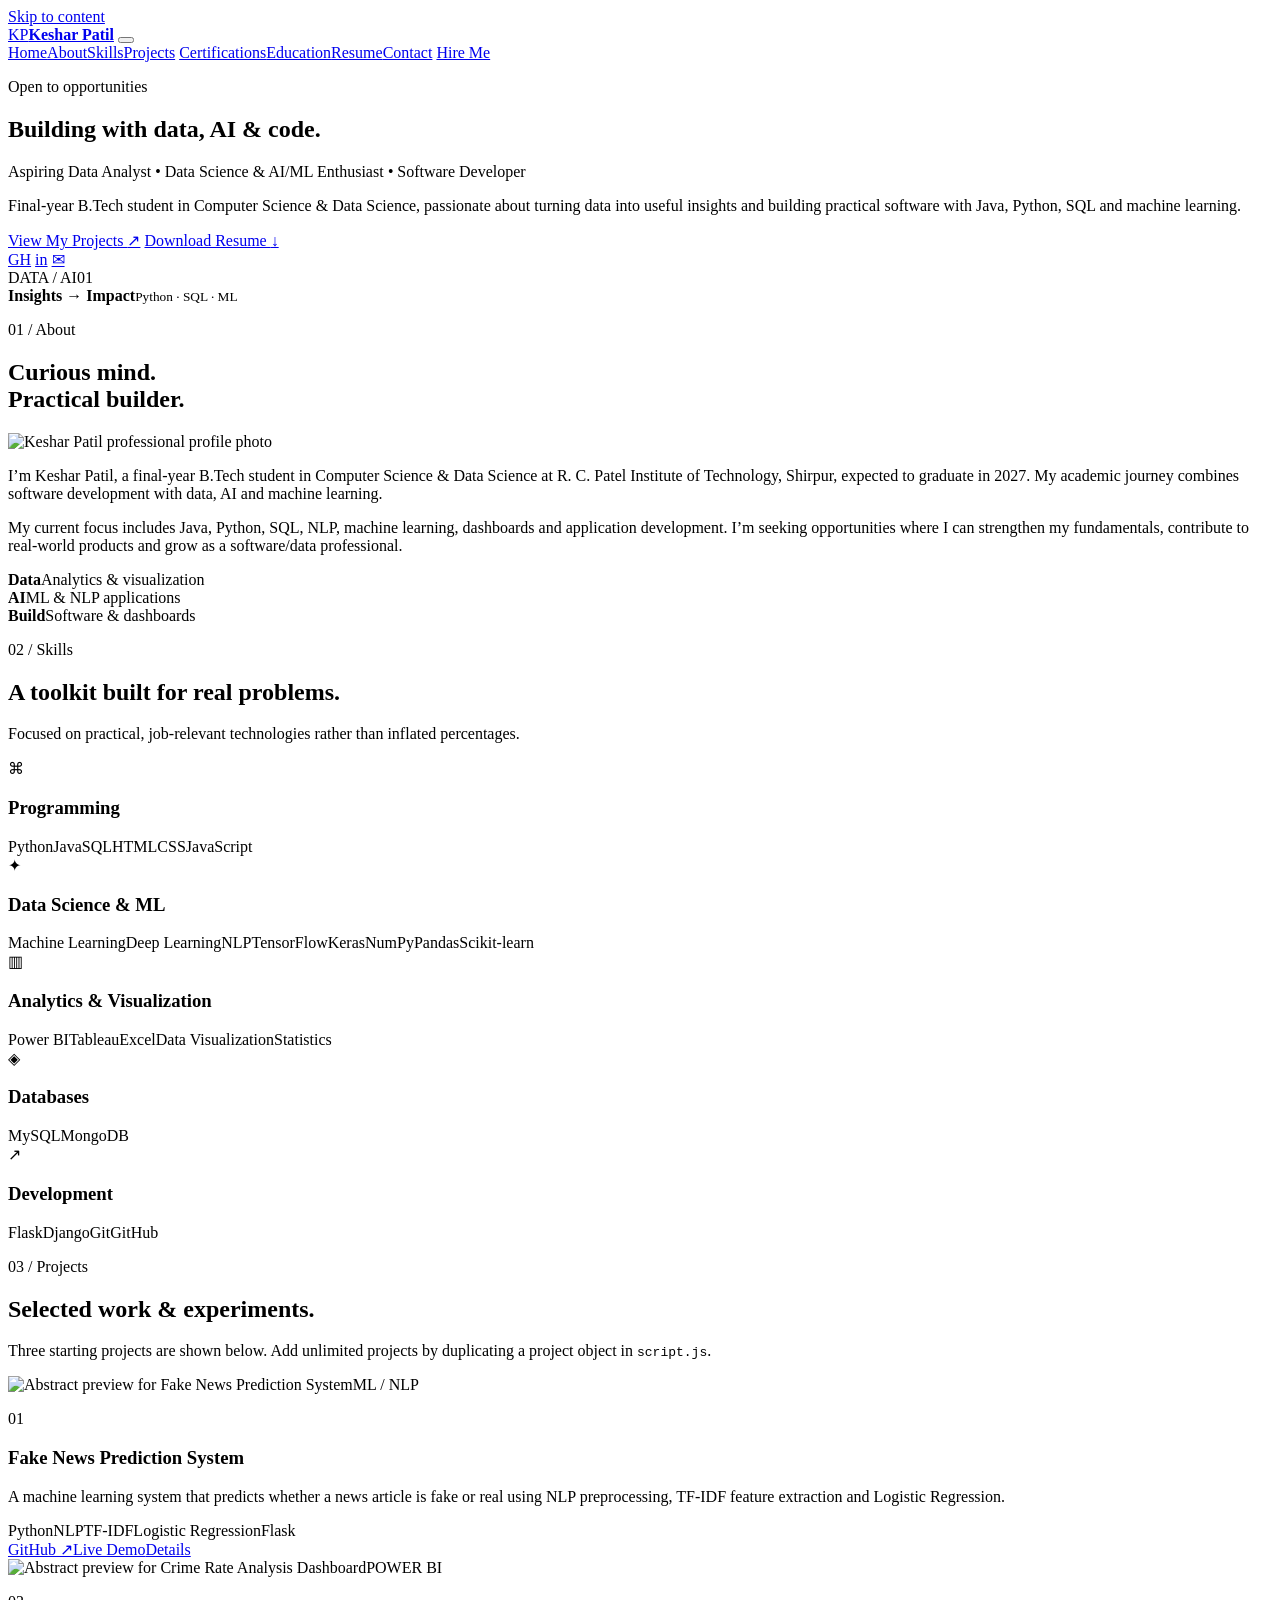
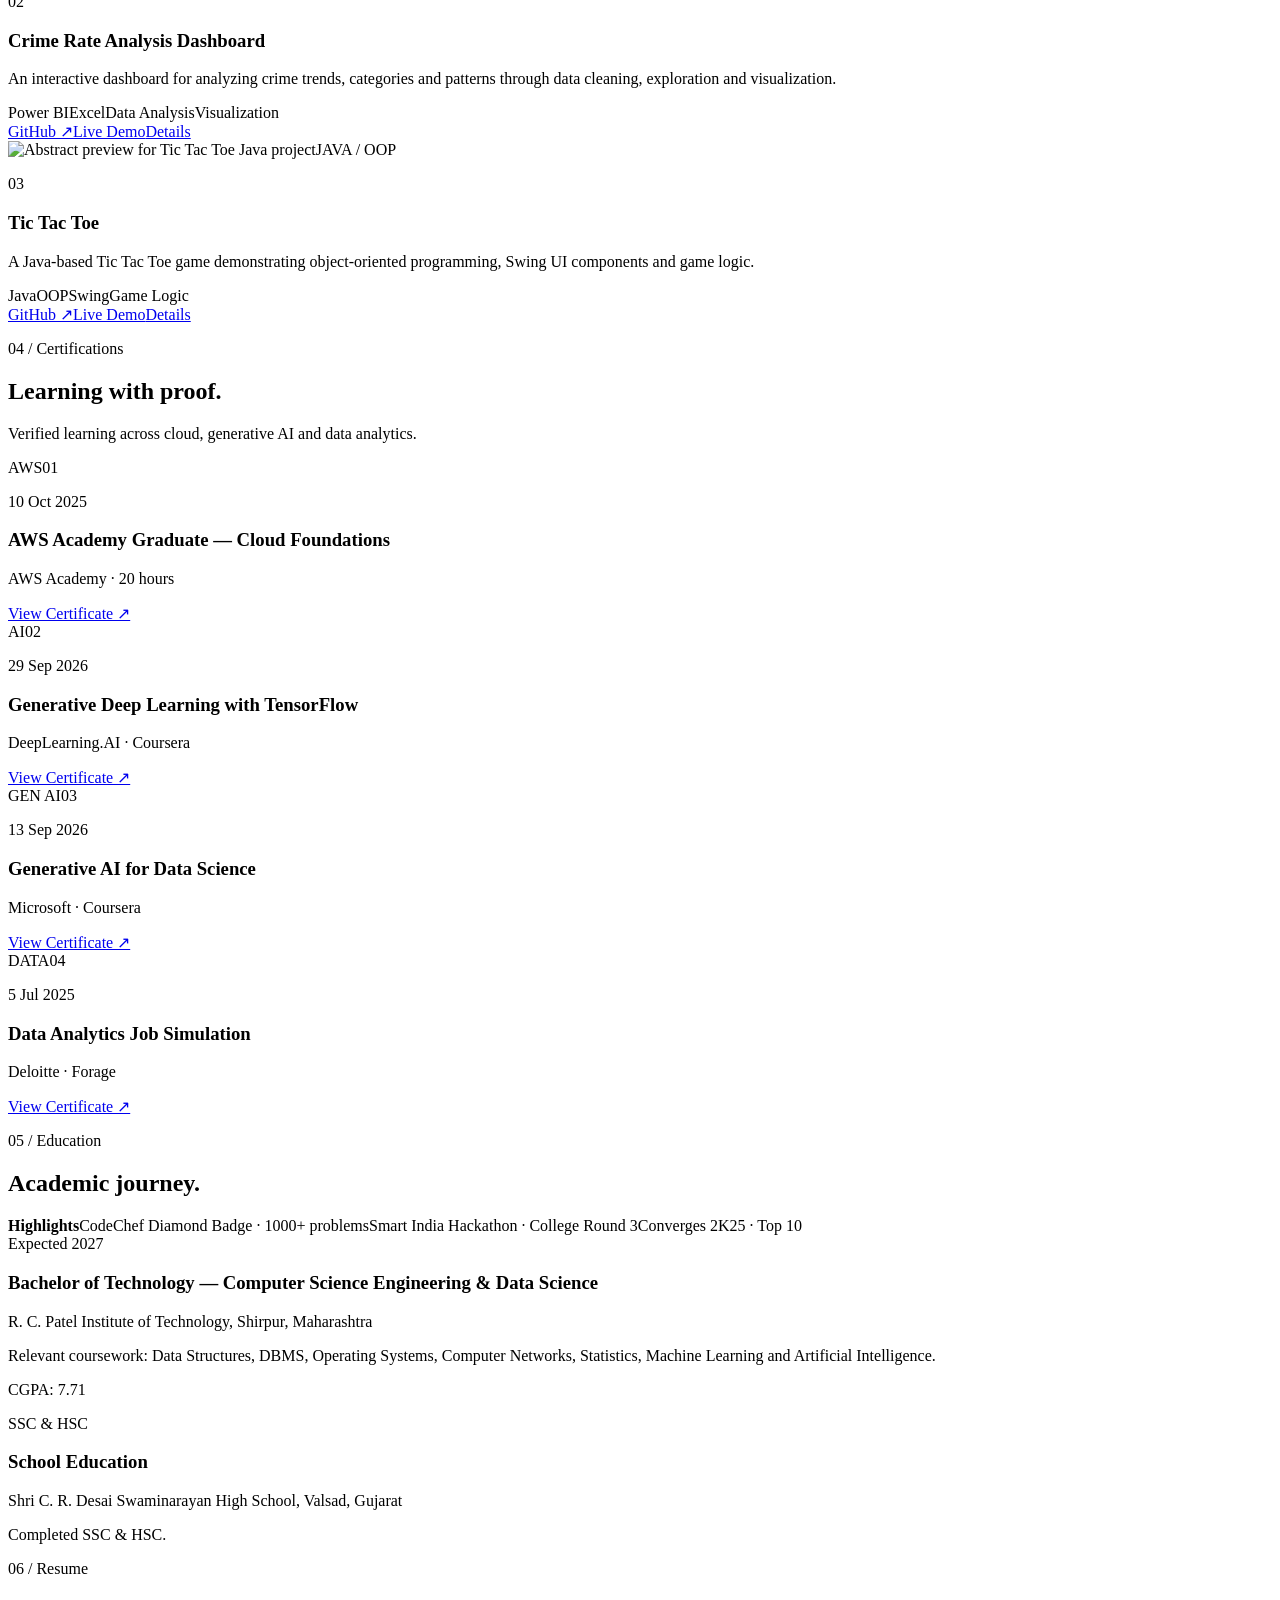
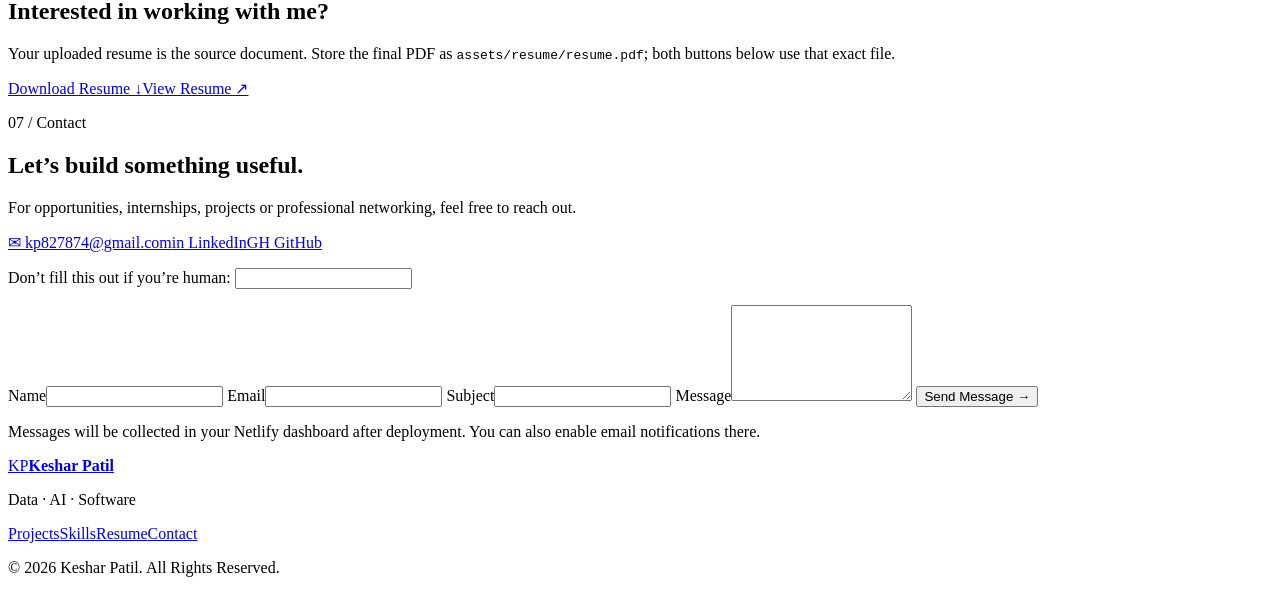
==== index.html @ 4a706d41 "Add files via upload" ====
<!doctype html>
<html lang="en">
<head>
  <meta charset="UTF-8">
  <meta name="viewport" content="width=device-width, initial-scale=1.0">
  <meta name="description" content="Keshar Patil — aspiring Data Analyst, Data Scientist, AI/ML Engineer and Software Developer. Explore projects, skills, certifications, education and resume.">
  <meta name="keywords" content="Keshar Patil, Data Analyst, Data Science, AI ML, Machine Learning, Python, SQL, Power BI, Software Developer">
  <meta name="author" content="Keshar Patil">
  <meta property="og:title" content="Keshar Patil | Data & AI Portfolio">
  <meta property="og:description" content="Professional portfolio showcasing data analytics, AI/ML and software development projects.">
  <meta property="og:type" content="website">
  <meta name="theme-color" content="#0b1020">
  <title>Keshar Patil | Data & AI Portfolio</title>
  <link rel="icon" href="assets/favicon.svg" type="image/svg+xml">
  <link rel="stylesheet" href="style.css">
</head>
<body>
  <a class="skip-link" href="#main">Skip to content</a>
  <header class="site-header">
    <nav class="nav container" aria-label="Primary navigation">
      <a class="brand" href="#home" aria-label="Keshar Patil home"><span>KP</span><strong>Keshar Patil</strong></a>
      <button class="menu-toggle" type="button" aria-expanded="false" aria-controls="nav-links" aria-label="Open navigation">
        <span></span><span></span><span></span>
      </button>
      <div class="nav-links" id="nav-links">
        <a href="#home">Home</a><a href="#about">About</a><a href="#skills">Skills</a><a href="#projects">Projects</a>
        <a href="#certifications">Certifications</a><a href="#education">Education</a><a href="#resume">Resume</a><a href="#contact">Contact</a>
        <a class="nav-cta" href="#contact">Hire Me</a>
      </div>
    </nav>
  </header>

  <main id="main">
    <section class="hero section" id="home">
      <div class="hero-grid container">
        <div class="hero-copy reveal">
          <p class="eyebrow"><span class="status-dot"></span> Open to opportunities</p>
          <h1>Building with <span>data, AI & code.</span></h1>
          <p class="hero-role">Aspiring Data Analyst <i>•</i> Data Science & AI/ML Enthusiast <i>•</i> Software Developer</p>
          <p class="hero-text">Final-year B.Tech student in Computer Science & Data Science, passionate about turning data into useful insights and building practical software with Java, Python, SQL and machine learning.</p>
          <div class="hero-actions">
            <a class="btn btn-primary" href="#projects">View My Projects <span>↗</span></a>
            <a class="btn btn-secondary" href="assets/resume/resume.pdf" download>Download Resume <span>↓</span></a>
          </div>
          <div class="social-row" aria-label="Social links">
            <a href="https://github.com/" target="_blank" rel="noopener" aria-label="GitHub">GH</a>
            <a href="https://www.linkedin.com/" target="_blank" rel="noopener" aria-label="LinkedIn">in</a>
            <a href="mailto:kp827874@gmail.com" aria-label="Email">✉</a>
          </div>
        </div>
        <div class="hero-visual reveal" aria-label="Decorative data visualization">
          <div class="orbital orbital-a"></div><div class="orbital orbital-b"></div>
          <div class="data-card">
            <div class="data-top"><span>DATA / AI</span><span>01</span></div>
            <div class="chart">
              <span style="height:34%"></span><span style="height:52%"></span><span style="height:45%"></span><span style="height:72%"></span><span style="height:61%"></span><span style="height:88%"></span><span style="height:76%"></span>
            </div>
            <div class="data-bottom"><strong>Insights → Impact</strong><small>Python · SQL · ML</small></div>
          </div>
        </div>
      </div>
    </section>

    <section class="section section-muted" id="about">
      <div class="container two-col">
        <div class="section-heading reveal"><p class="eyebrow">01 / About</p><h2>Curious mind.<br><span>Practical builder.</span></h2></div>
        <div class="about-copy reveal">
          <div class="profile-photo"><img src="assets/images/profile.jpg" alt="Keshar Patil professional profile photo" loading="lazy"></div>
          <p>I’m Keshar Patil, a final-year B.Tech student in Computer Science & Data Science at R. C. Patel Institute of Technology, Shirpur, expected to graduate in 2027. My academic journey combines software development with data, AI and machine learning.</p>
          <p>My current focus includes Java, Python, SQL, NLP, machine learning, dashboards and application development. I’m seeking opportunities where I can strengthen my fundamentals, contribute to real-world products and grow as a software/data professional.</p>
          <div class="mini-stats"><div><strong>Data</strong><span>Analytics & visualization</span></div><div><strong>AI</strong><span>ML & NLP applications</span></div><div><strong>Build</strong><span>Software & dashboards</span></div></div>
        </div>
      </div>
    </section>

    <section class="section" id="skills">
      <div class="container">
        <div class="section-heading center reveal"><p class="eyebrow">02 / Skills</p><h2>A toolkit built for <span>real problems.</span></h2><p>Focused on practical, job-relevant technologies rather than inflated percentages.</p></div>
        <div class="skills-grid">
          <article class="skill-card reveal"><span class="skill-icon">⌘</span><h3>Programming</h3><div class="badges"><span>Python</span><span>Java</span><span>SQL</span><span>HTML</span><span>CSS</span><span>JavaScript</span></div></article>
          <article class="skill-card reveal"><span class="skill-icon">✦</span><h3>Data Science & ML</h3><div class="badges"><span>Machine Learning</span><span>Deep Learning</span><span>NLP</span><span>TensorFlow</span><span>Keras</span><span>NumPy</span><span>Pandas</span><span>Scikit-learn</span></div></article>
          <article class="skill-card reveal"><span class="skill-icon">▥</span><h3>Analytics & Visualization</h3><div class="badges"><span>Power BI</span><span>Tableau</span><span>Excel</span><span>Data Visualization</span><span>Statistics</span></div></article>
          <article class="skill-card reveal"><span class="skill-icon">◈</span><h3>Databases</h3><div class="badges"><span>MySQL</span><span>MongoDB</span></div></article>
          <article class="skill-card reveal"><span class="skill-icon">↗</span><h3>Development</h3><div class="badges"><span>Flask</span><span>Django</span><span>Git</span><span>GitHub</span></div></article>
        </div>
      </div>
    </section>

    <section class="section section-dark" id="projects">
      <div class="container">
        <div class="section-heading split reveal"><div><p class="eyebrow">03 / Projects</p><h2>Selected work & <span>experiments.</span></h2></div><p>Three starting projects are shown below. Add unlimited projects by duplicating a project object in <code>script.js</code>.</p></div>
        <div class="projects-grid">
          <article class="project-card reveal">
            <div class="project-thumb thumb-fake"><img src="assets/images/project-fake-news.svg" alt="Abstract preview for Fake News Prediction System" loading="lazy"><span>ML / NLP</span></div>
            <div class="project-body"><p class="project-number">01</p><h3>Fake News Prediction System</h3><p>A machine learning system that predicts whether a news article is fake or real using NLP preprocessing, TF-IDF feature extraction and Logistic Regression.</p><div class="tech-list"><span>Python</span><span>NLP</span><span>TF-IDF</span><span>Logistic Regression</span><span>Flask</span></div><div class="card-actions"><a href="https://github.com/" target="_blank" rel="noopener">GitHub ↗</a><a href="#" class="disabled-link" aria-disabled="true">Live Demo</a><a href="#contact">Details</a></div></div>
          </article>
          <article class="project-card reveal">
            <div class="project-thumb thumb-power"><img src="assets/images/project-crime-dashboard.svg" alt="Abstract preview for Crime Rate Analysis Dashboard" loading="lazy"><span>POWER BI</span></div>
            <div class="project-body"><p class="project-number">02</p><h3>Crime Rate Analysis Dashboard</h3><p>An interactive dashboard for analyzing crime trends, categories and patterns through data cleaning, exploration and visualization.</p><div class="tech-list"><span>Power BI</span><span>Excel</span><span>Data Analysis</span><span>Visualization</span></div><div class="card-actions"><a href="https://github.com/" target="_blank" rel="noopener">GitHub ↗</a><a href="#" class="disabled-link" aria-disabled="true">Live Demo</a><a href="#contact">Details</a></div></div>
          </article>
          <article class="project-card reveal">
            <div class="project-thumb thumb-java"><img src="assets/images/project-tictactoe.svg" alt="Abstract preview for Tic Tac Toe Java project" loading="lazy"><span>JAVA / OOP</span></div>
            <div class="project-body"><p class="project-number">03</p><h3>Tic Tac Toe</h3><p>A Java-based Tic Tac Toe game demonstrating object-oriented programming, Swing UI components and game logic.</p><div class="tech-list"><span>Java</span><span>OOP</span><span>Swing</span><span>Game Logic</span></div><div class="card-actions"><a href="https://github.com/" target="_blank" rel="noopener">GitHub ↗</a><a href="#" class="disabled-link" aria-disabled="true">Live Demo</a><a href="#contact">Details</a></div></div>
          </article>
        </div>
      </div>
    </section>

    <section class="section" id="certifications">
      <div class="container">
        <div class="section-heading center reveal"><p class="eyebrow">04 / Certifications</p><h2>Learning with <span>proof.</span></h2><p>Verified learning across cloud, generative AI and data analytics.</p></div>
        <div class="cert-grid">
          <article class="cert-card reveal"><div class="cert-preview">AWS<span>01</span></div><div><p class="cert-year">10 Oct 2025</p><h3>AWS Academy Graduate — Cloud Foundations</h3><p>AWS Academy · 20 hours</p><a href="assets/certificates/aws-cloud-foundations.pdf" target="_blank" rel="noopener">View Certificate ↗</a></div></article>
          <article class="cert-card reveal"><div class="cert-preview">AI<span>02</span></div><div><p class="cert-year">29 Sep 2026</p><h3>Generative Deep Learning with TensorFlow</h3><p>DeepLearning.AI · Coursera</p><a href="assets/certificates/generative-deep-learning-tensorflow.pdf" target="_blank" rel="noopener">View Certificate ↗</a></div></article>
          <article class="cert-card reveal"><div class="cert-preview">GEN AI<span>03</span></div><div><p class="cert-year">13 Sep 2026</p><h3>Generative AI for Data Science</h3><p>Microsoft · Coursera</p><a href="assets/certificates/generative-ai-data-science.pdf" target="_blank" rel="noopener">View Certificate ↗</a></div></article>
          <article class="cert-card reveal"><div class="cert-preview">DATA<span>04</span></div><div><p class="cert-year">5 Jul 2025</p><h3>Data Analytics Job Simulation</h3><p>Deloitte · Forage</p><a href="assets/certificates/deloitte-data-analytics.pdf" target="_blank" rel="noopener">View Certificate ↗</a></div></article>
        </div>
      </div>
    </section>

    <section class="section section-muted" id="education">
      <div class="container">
        <div class="section-heading reveal"><p class="eyebrow">05 / Education</p><h2>Academic <span>journey.</span></h2></div>
        <div class="achievement-strip reveal"><strong>Highlights</strong><span>CodeChef Diamond Badge · 1000+ problems</span><span>Smart India Hackathon · College Round 3</span><span>Converges 2K25 · Top 10</span></div>
        <div class="timeline">
          <article class="timeline-item reveal"><div class="timeline-dot"></div><div class="timeline-meta">Expected 2027</div><div><h3>Bachelor of Technology — Computer Science Engineering & Data Science</h3><p class="muted">R. C. Patel Institute of Technology, Shirpur, Maharashtra</p><p>Relevant coursework: Data Structures, DBMS, Operating Systems, Computer Networks, Statistics, Machine Learning and Artificial Intelligence.</p><p class="tagline">CGPA: 7.71</p></div></article>
          <article class="timeline-item reveal"><div class="timeline-dot"></div><div class="timeline-meta">SSC & HSC</div><div><h3>School Education</h3><p class="muted">Shri C. R. Desai Swaminarayan High School, Valsad, Gujarat</p><p>Completed SSC & HSC.</p></div></article>
        </div>
      </div>
    </section>

    <section class="section resume-section" id="resume">
      <div class="container resume-card reveal">
        <div><p class="eyebrow">06 / Resume</p><h2>Interested in <span>working with me?</span></h2><p>Your uploaded resume is the source document. Store the final PDF as <code>assets/resume/resume.pdf</code>; both buttons below use that exact file.</p></div>
        <div class="resume-actions"><a class="btn btn-primary" href="assets/resume/resume.pdf" download>Download Resume ↓</a><a class="btn btn-light" href="assets/resume/resume.pdf" target="_blank" rel="noopener">View Resume ↗</a></div>
      </div>
    </section>

    <section class="section" id="contact">
      <div class="container contact-grid">
        <div class="section-heading reveal"><p class="eyebrow">07 / Contact</p><h2>Let’s build something <span>useful.</span></h2><p>For opportunities, internships, projects or professional networking, feel free to reach out.</p><div class="contact-links"><a href="mailto:kp827874@gmail.com">✉ <span>kp827874@gmail.com</span></a><a href="https://www.linkedin.com/" target="_blank" rel="noopener">in <span>LinkedIn</span></a><a href="https://github.com/" target="_blank" rel="noopener">GH <span>GitHub</span></a></div></div>
        <form class="contact-form reveal" id="contact-form" name="contact" method="POST" data-netlify="true" netlify-honeypot="bot-field" action="/success.html">
          <input type="hidden" name="form-name" value="contact">
          <p class="honeypot" aria-hidden="true"><label>Don’t fill this out if you’re human: <input name="bot-field" type="text" tabindex="-1" autocomplete="off"></label></p>
          <label>Name<input name="name" type="text" autocomplete="name" required></label>
          <label>Email<input name="email" type="email" autocomplete="email" required></label>
          <label>Subject<input name="subject" type="text" required></label>
          <label>Message<textarea name="message" rows="6" required></textarea></label>
          <button class="btn btn-primary" type="submit">Send Message <span>→</span></button>
          <p class="form-note" id="form-note" role="status">Messages will be collected in your Netlify dashboard after deployment. You can also enable email notifications there.</p>
        </form>
      </div>
    </section>
  </main>

  <footer class="footer"><div class="container footer-inner"><div><a class="brand" href="#home"><span>KP</span><strong>Keshar Patil</strong></a><p>Data · AI · Software</p></div><div class="footer-links"><a href="#projects">Projects</a><a href="#skills">Skills</a><a href="#resume">Resume</a><a href="#contact">Contact</a></div><div><p>© 2026 Keshar Patil. All Rights Reserved.</p></div></div></footer>
  <script src="script.js" defer></script>
</body>
</html>
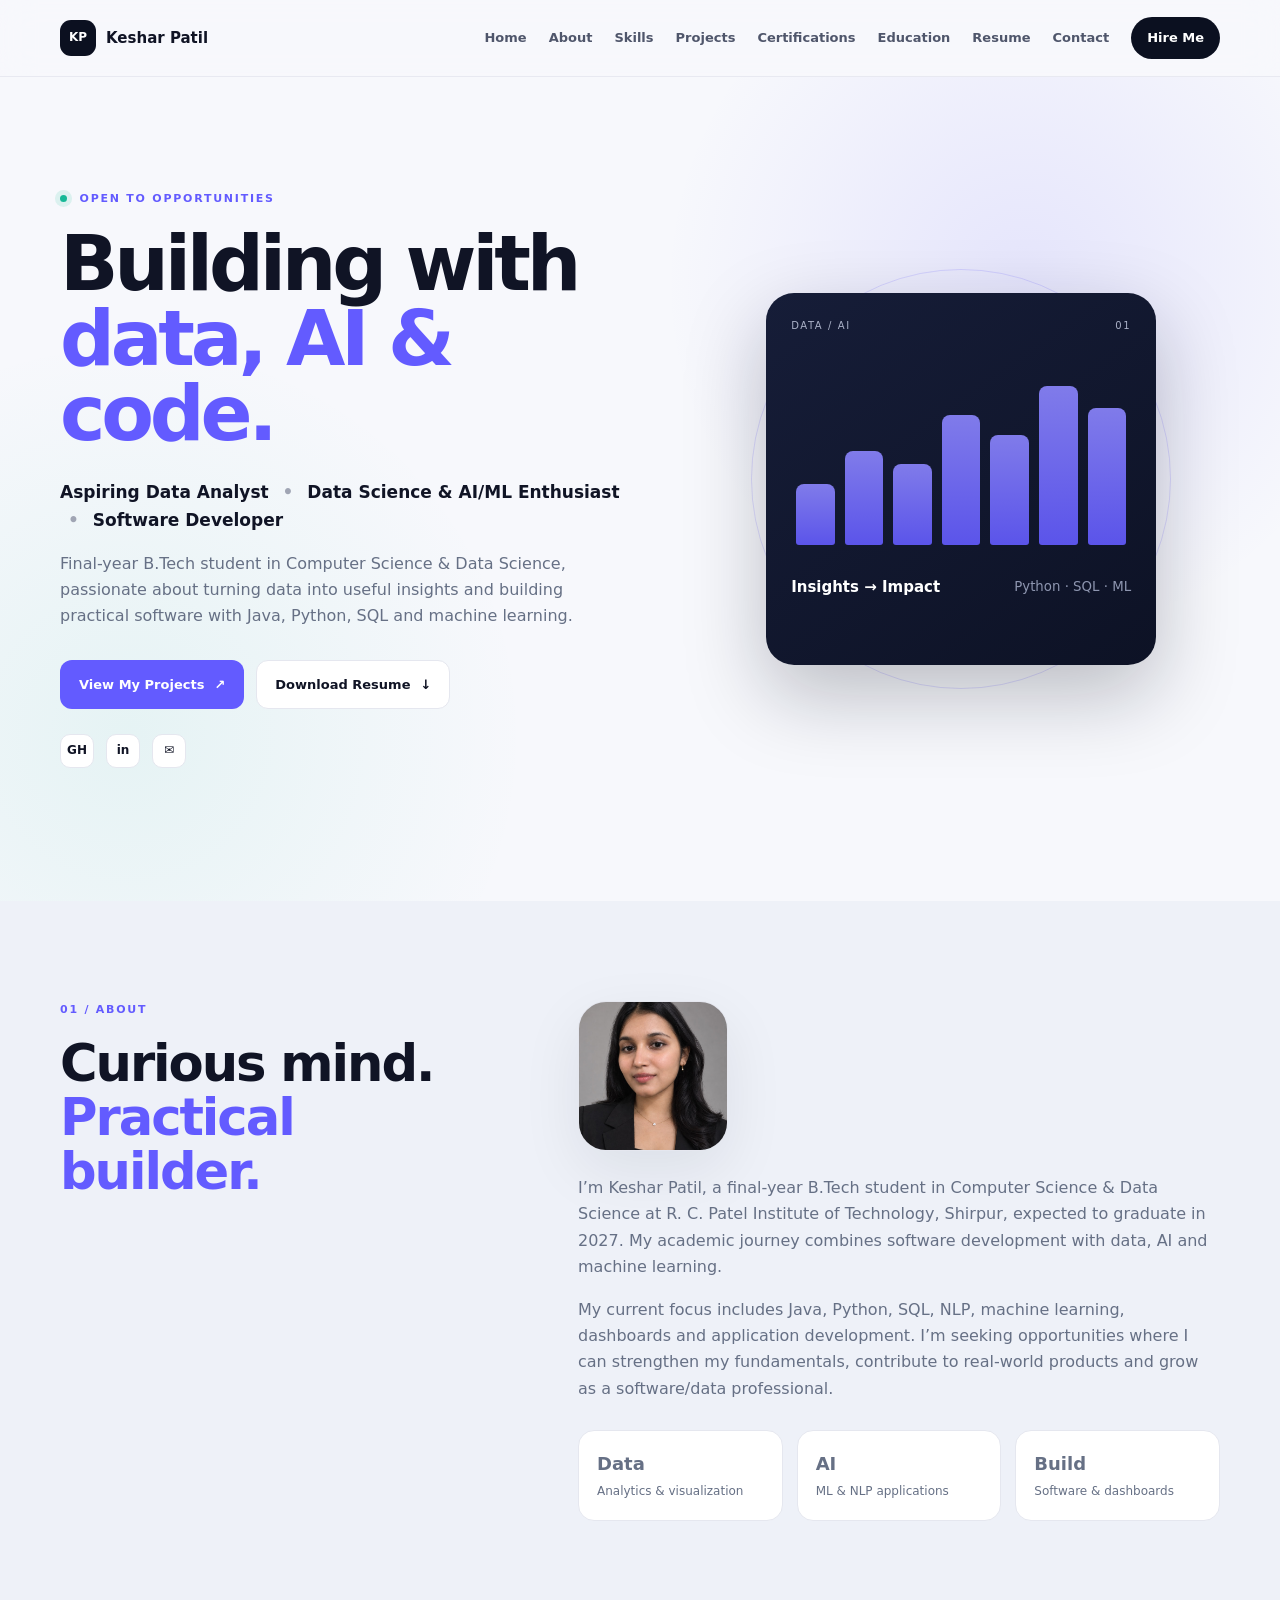
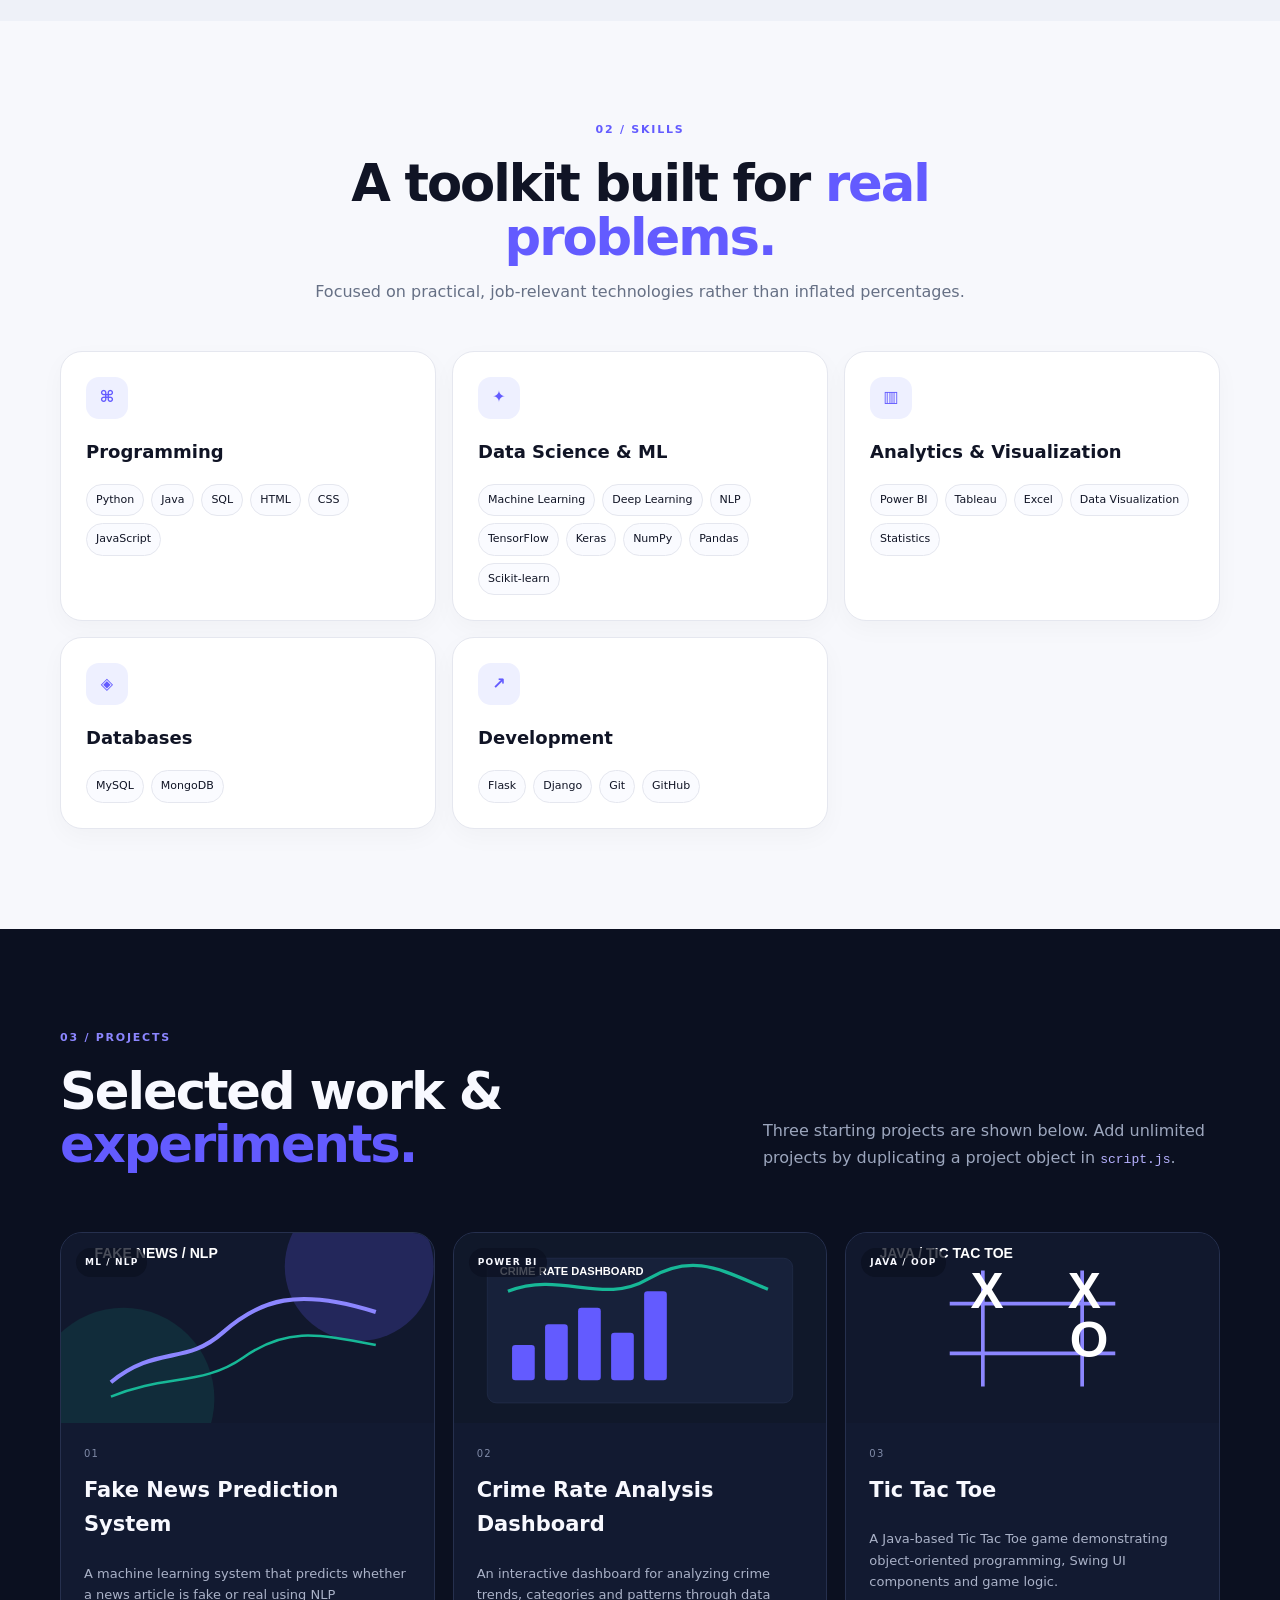
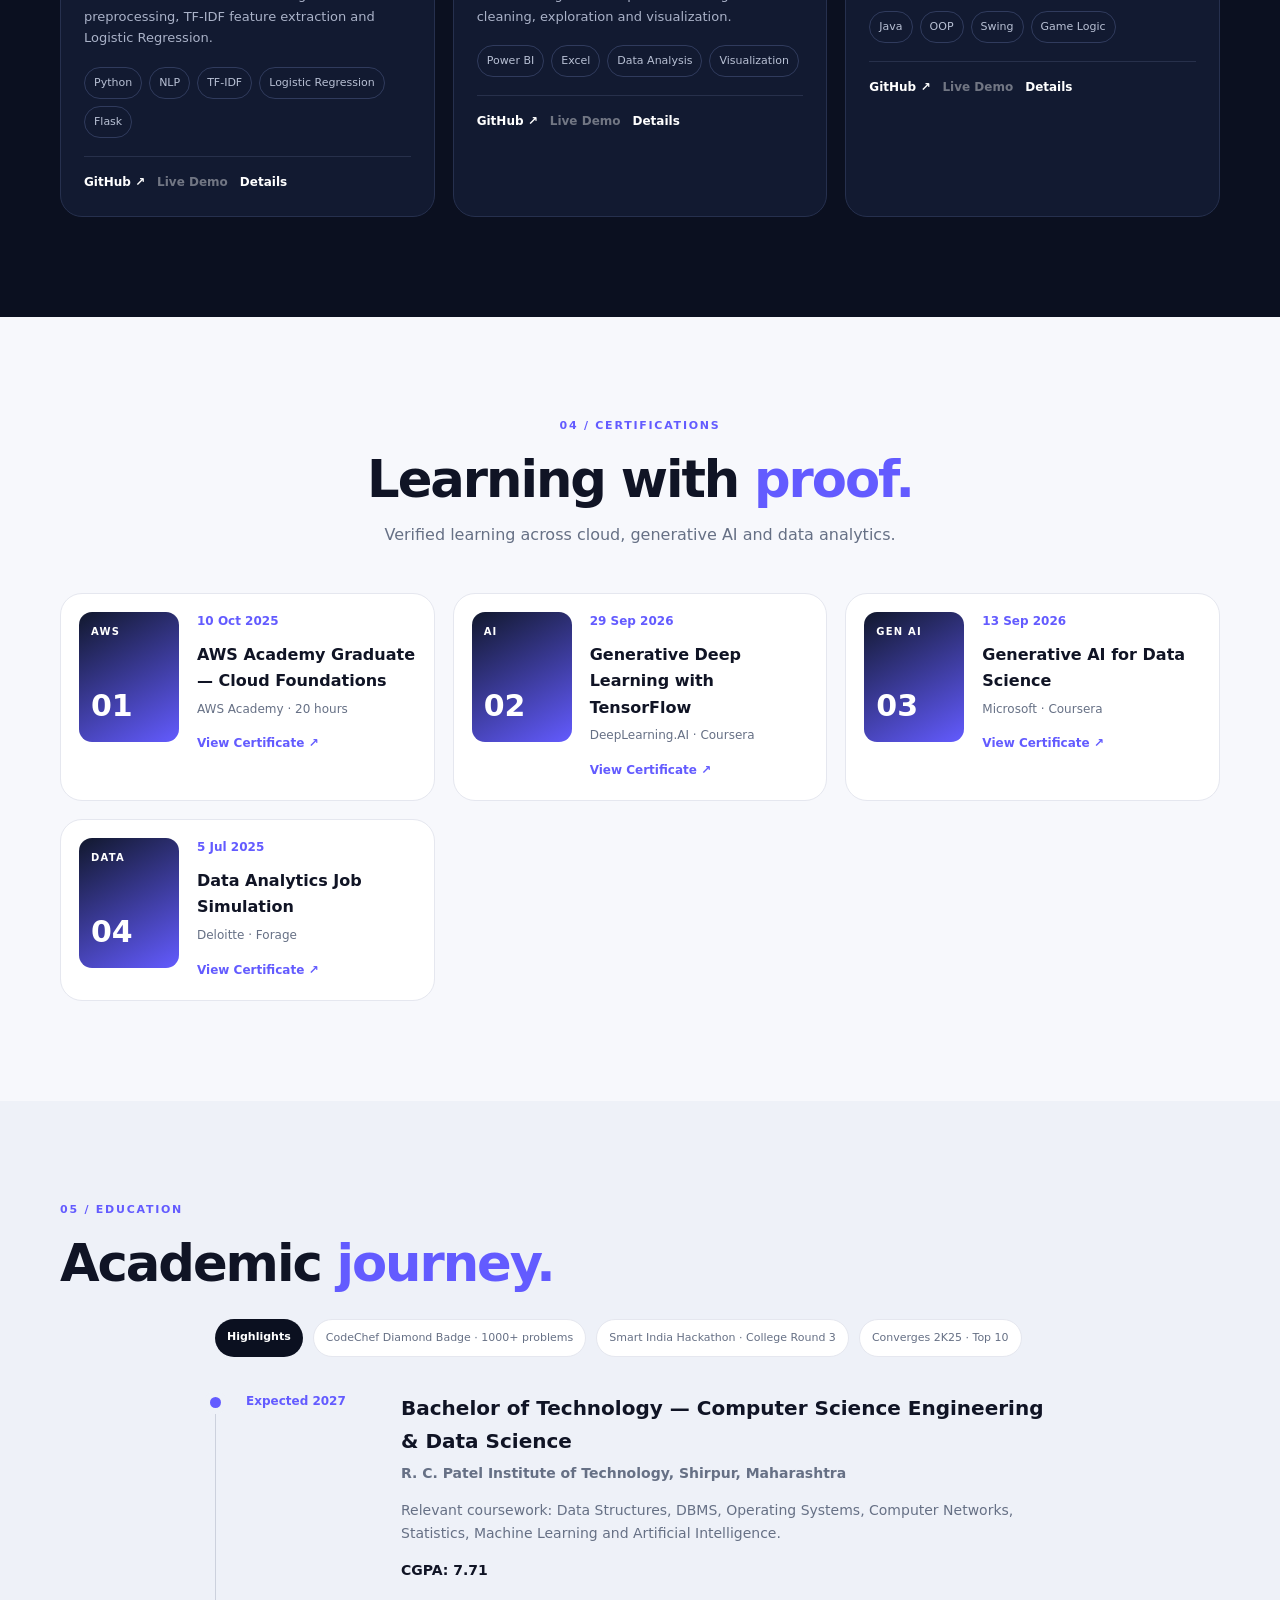
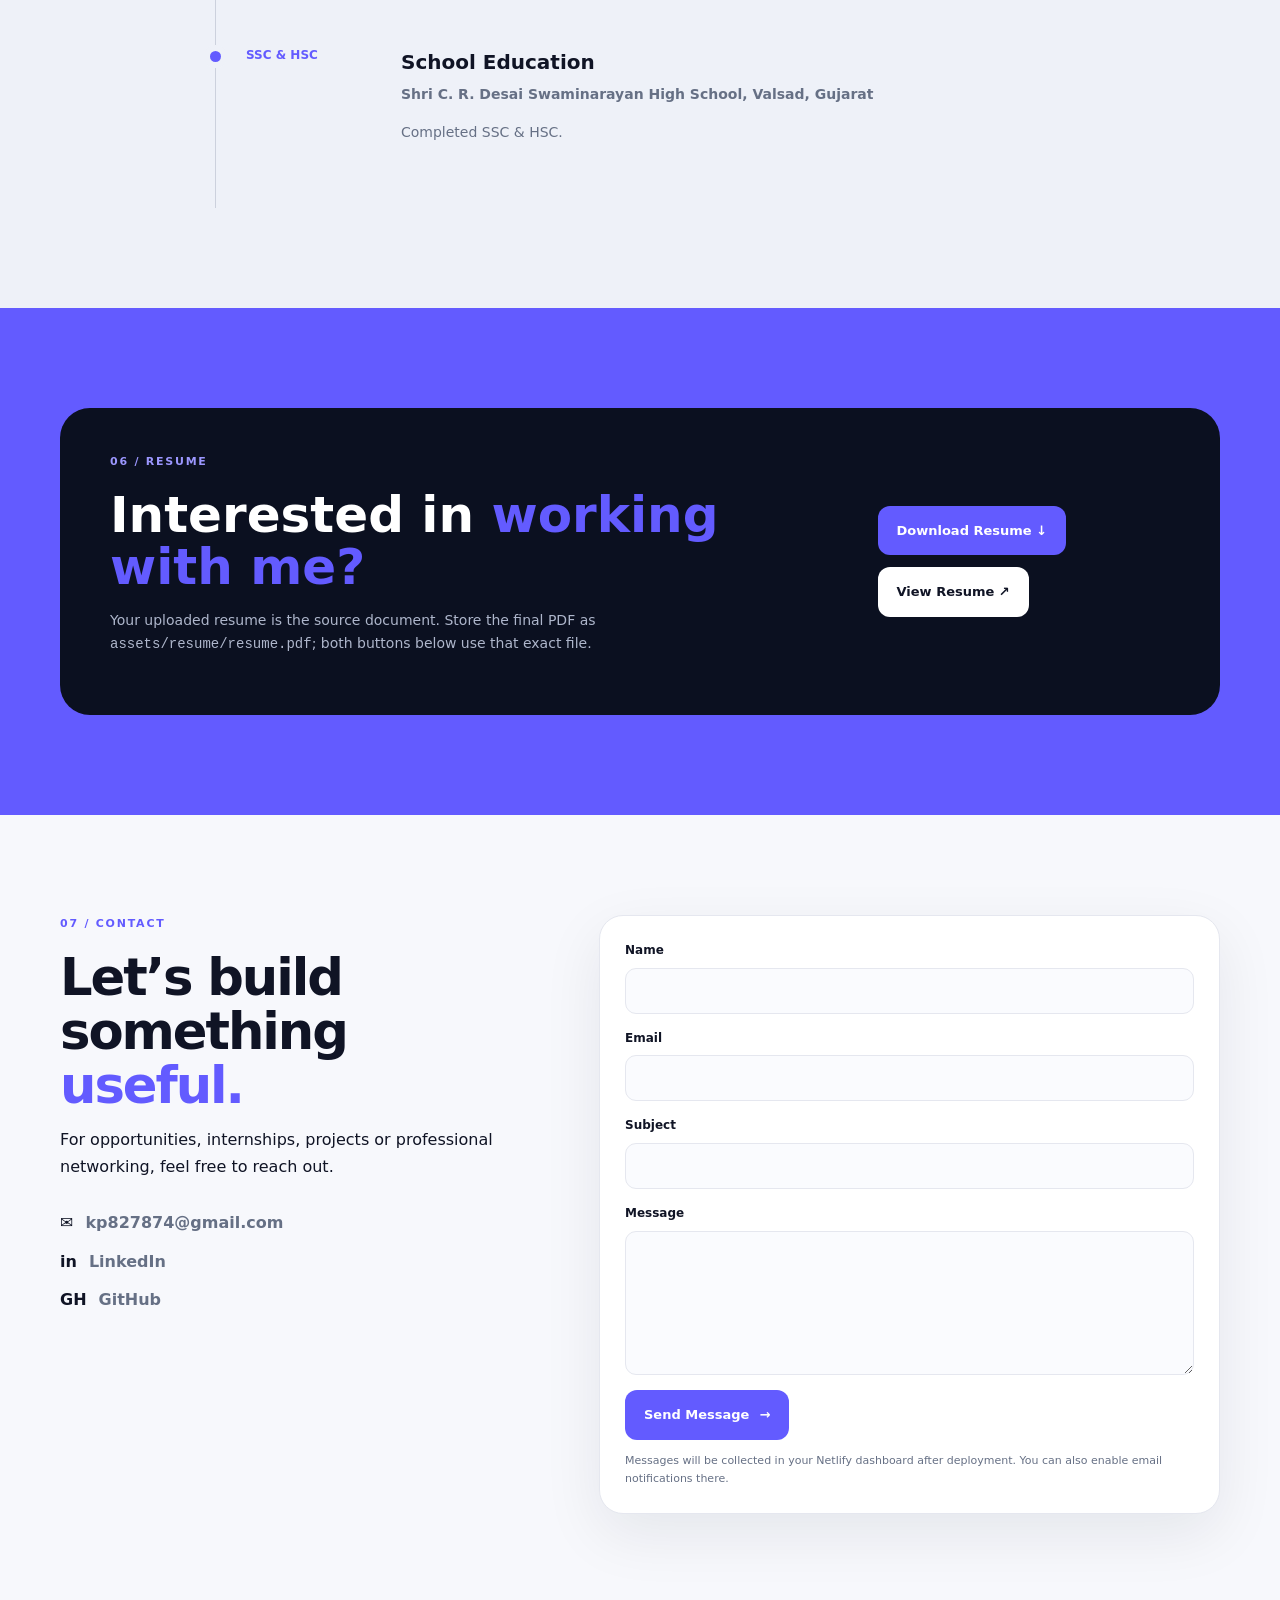
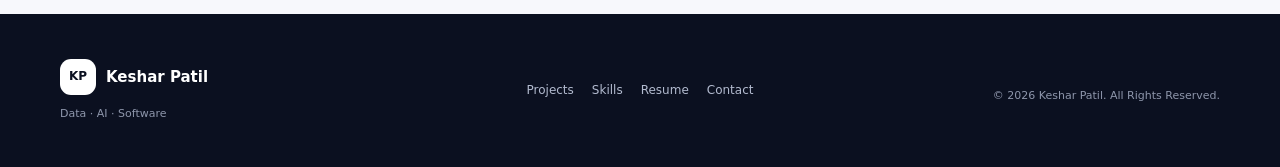
==== commit a6c74fb1: "Fix contact form action URL in index.html" ====
--- a/index.html
+++ b/index.html
@@ -139,7 +139,7 @@
     <section class="section" id="contact">
       <div class="container contact-grid">
         <div class="section-heading reveal"><p class="eyebrow">07 / Contact</p><h2>Let’s build something <span>useful.</span></h2><p>For opportunities, internships, projects or professional networking, feel free to reach out.</p><div class="contact-links"><a href="mailto:kp827874@gmail.com">✉ <span>kp827874@gmail.com</span></a><a href="https://www.linkedin.com/" target="_blank" rel="noopener">in <span>LinkedIn</span></a><a href="https://github.com/" target="_blank" rel="noopener">GH <span>GitHub</span></a></div></div>
-        <form class="contact-form reveal" id="contact-form" name="contact" method="POST" data-netlify="true" netlify-honeypot="bot-field" action="/success.html">
+        <form class="contact-form reveal" id="contact-form" name="contact" method="POST" data-netlify="true" netlify-honeypot="bot-field">
           <input type="hidden" name="form-name" value="contact">
           <p class="honeypot" aria-hidden="true"><label>Don’t fill this out if you’re human: <input name="bot-field" type="text" tabindex="-1" autocomplete="off"></label></p>
           <label>Name<input name="name" type="text" autocomplete="name" required></label>
@@ -156,4 +156,4 @@
   <footer class="footer"><div class="container footer-inner"><div><a class="brand" href="#home"><span>KP</span><strong>Keshar Patil</strong></a><p>Data · AI · Software</p></div><div class="footer-links"><a href="#projects">Projects</a><a href="#skills">Skills</a><a href="#resume">Resume</a><a href="#contact">Contact</a></div><div><p>© 2026 Keshar Patil. All Rights Reserved.</p></div></div></footer>
   <script src="script.js" defer></script>
 </body>
-</html>+</html>
--- a/style.css
+++ b/style.css
@@ -0,0 +1 @@
+:root{--bg:#f7f8fc;--surface:#fff;--ink:#101425;--muted:#667085;--line:#e5e7ef;--accent:#635bff;--accent2:#17b897;--dark:#0b1020;--dark2:#121a31;--radius:22px;--shadow:0 20px 60px rgba(16,20,37,.08);--container:min(1160px,calc(100% - 40px))}*{box-sizing:border-box}html{scroll-behavior:smooth;scroll-padding-top:82px}body{margin:0;background:var(--bg);color:var(--ink);font-family:Inter,ui-sans-serif,system-ui,-apple-system,BlinkMacSystemFont,"Segoe UI",sans-serif;line-height:1.65}a{color:inherit;text-decoration:none}button,input,textarea{font:inherit}.container{width:var(--container);margin:auto}.section{padding:100px 0}.section-muted{background:#eef1f8}.section-dark{background:var(--dark);color:#f8f9ff}.site-header{position:sticky;top:0;z-index:20;background:rgba(247,248,252,.88);backdrop-filter:blur(16px);border-bottom:1px solid rgba(229,231,239,.8)}.nav{min-height:76px;display:flex;align-items:center;justify-content:space-between}.brand{display:inline-flex;align-items:center;gap:10px;font-size:15px}.brand span{width:36px;height:36px;border-radius:11px;display:grid;place-items:center;background:var(--dark);color:#fff;font-weight:800;font-size:12px}.nav-links{display:flex;align-items:center;gap:22px;font-size:13px;font-weight:650;color:#4f566b}.nav-links a{transition:color .2s}.nav-links a:hover{color:var(--accent)}.nav-cta{background:var(--dark);color:#fff!important;padding:10px 16px;border-radius:999px}.menu-toggle{display:none;border:0;background:transparent;padding:8px}.menu-toggle span{display:block;width:24px;height:2px;background:var(--ink);margin:5px}.hero{min-height:calc(100vh - 76px);display:grid;align-items:center;padding:90px 0 110px;overflow:hidden;background:radial-gradient(circle at 80% 25%,rgba(99,91,255,.12),transparent 30%),radial-gradient(circle at 10% 80%,rgba(23,184,151,.08),transparent 30%)}.hero-grid{display:grid;grid-template-columns:1.05fr .95fr;gap:70px;align-items:center}.eyebrow{font-size:11px;letter-spacing:.16em;text-transform:uppercase;font-weight:800;color:var(--accent);margin:0 0 18px}.status-dot{display:inline-block;width:7px;height:7px;border-radius:50%;background:var(--accent2);margin-right:7px;box-shadow:0 0 0 5px rgba(23,184,151,.12)}h1,h2,h3,p{margin-top:0}h1{font-size:clamp(48px,6vw,78px);line-height:.98;letter-spacing:-.055em;max-width:760px;margin-bottom:26px}h1 span,h2 span{color:var(--accent)}.hero-role{font-size:17px;font-weight:700;max-width:680px}.hero-role i{font-style:normal;color:#a0a5b4;margin:0 8px}.hero-text{font-size:16px;color:var(--muted);max-width:650px}.hero-actions,.social-row,.card-actions,.resume-actions{display:flex;align-items:center;gap:12px;flex-wrap:wrap}.hero-actions{margin:30px 0 25px}.btn{display:inline-flex;align-items:center;justify-content:center;gap:10px;padding:13px 18px;border-radius:12px;border:1px solid transparent;font-weight:750;font-size:13px;transition:transform .2s,box-shadow .2s,background .2s}.btn:hover{transform:translateY(-2px);box-shadow:0 10px 25px rgba(16,20,37,.12)}.btn-primary{background:var(--accent);color:#fff}.btn-secondary{background:#fff;border-color:var(--line)}.btn-light{background:#fff;color:var(--ink)}.social-row a{width:34px;height:34px;border:1px solid var(--line);border-radius:10px;display:grid;place-items:center;font-weight:800;font-size:12px;background:#fff}.hero-visual{min-height:430px;position:relative;display:grid;place-items:center}.orbital{position:absolute;border:1px solid rgba(99,91,255,.18);border-radius:50%}.orbital-a{width:420px;height:420px}.orbital-b{width:300px;height:300px;transform:rotate(25deg);border-color:rgba(23,184,151,.18)}.data-card{width:min(390px,90%);aspect-ratio:1.05;border-radius:28px;background:linear-gradient(145deg,#161d38,#0d1225);color:#fff;padding:25px;box-shadow:0 30px 80px rgba(11,16,32,.25);position:relative;z-index:2}.data-top,.data-bottom{display:flex;justify-content:space-between;align-items:center}.data-top{font-size:10px;letter-spacing:.16em;color:#aab1c7}.chart{height:240px;display:flex;align-items:end;gap:10px;padding:30px 5px}.chart span{flex:1;border-radius:8px 8px 3px 3px;background:linear-gradient(to top,var(--accent),#8c86ff);opacity:.9}.data-bottom strong{font-size:15px}.data-bottom small{color:#8e96b0}.two-col{display:grid;grid-template-columns:.8fr 1.2fr;gap:90px}.section-heading h2{font-size:clamp(34px,4vw,52px);line-height:1.05;letter-spacing:-.04em;margin-bottom:15px}.section-heading>p:last-child,.about-copy{color:var(--muted)}.about-copy p{font-size:16px}.profile-photo{width:150px;height:150px;border-radius:28px;overflow:hidden;margin-bottom:24px;border:1px solid var(--line);box-shadow:var(--shadow);background:#e9ecf5}.profile-photo img{width:100%;height:100%;object-fit:cover}.achievement-strip{display:flex;gap:10px;flex-wrap:wrap;margin:28px auto 0;max-width:850px}.achievement-strip strong,.achievement-strip span{font-size:11px;padding:9px 12px;border-radius:999px}.achievement-strip strong{background:var(--dark);color:#fff}.achievement-strip span{background:#fff;border:1px solid var(--line);color:var(--muted)}.mini-stats{display:grid;grid-template-columns:repeat(3,1fr);gap:14px;margin-top:28px}.mini-stats div{background:#fff;border:1px solid var(--line);padding:18px;border-radius:16px}.mini-stats strong,.mini-stats span{display:block}.mini-stats strong{font-size:18px}.mini-stats span{font-size:12px;color:var(--muted);margin-top:3px}.center{text-align:center;max-width:720px;margin:0 auto 45px}.skills-grid{display:grid;grid-template-columns:repeat(3,1fr);gap:16px}.skill-card{background:#fff;border:1px solid var(--line);border-radius:var(--radius);padding:25px;box-shadow:0 8px 25px rgba(16,20,37,.03);transition:transform .25s,box-shadow .25s}.skill-card:hover,.project-card:hover,.cert-card:hover{transform:translateY(-5px);box-shadow:var(--shadow)}.skill-icon{display:grid;place-items:center;width:42px;height:42px;border-radius:13px;background:#eef0ff;color:var(--accent);font-weight:900;margin-bottom:18px}.skill-card h3{font-size:18px}.badges,.tech-list{display:flex;flex-wrap:wrap;gap:7px}.badges span,.tech-list span{font-size:11px;padding:6px 9px;border:1px solid var(--line);border-radius:999px;background:#fafbff}.section-dark .section-heading p:last-child{color:#9ca6bd}.split{display:grid;grid-template-columns:1fr .7fr;gap:50px;align-items:end;margin-bottom:45px}.section-dark .eyebrow{color:#8c86ff}.section-dark code{color:#b7b2ff}.projects-grid{display:grid;grid-template-columns:repeat(3,1fr);gap:18px}.project-card{background:var(--dark2);border:1px solid #26304e;border-radius:var(--radius);overflow:hidden;transition:transform .25s,box-shadow .25s}.project-thumb{height:190px;position:relative;overflow:hidden}.project-thumb img{width:100%;height:100%;object-fit:cover;display:block}.project-thumb>span{position:absolute;top:15px;left:15px;font-size:9px;letter-spacing:.13em;font-weight:900;background:rgba(11,16,32,.75);padding:7px 9px;border-radius:999px}.project-body{padding:23px}.project-number{font-size:10px;color:#7f8aa7;letter-spacing:.12em}.project-body h3{font-size:21px}.project-body>p:not(.project-number){font-size:13px;color:#aab2c8}.tech-list{margin:18px 0}.tech-list span{border-color:#303b5d;color:#b8c0d4;background:transparent}.card-actions{border-top:1px solid #27304b;padding-top:16px}.card-actions a{font-size:12px;font-weight:750;color:#fff}.disabled-link{opacity:.4;pointer-events:none}.cert-grid{display:grid;grid-template-columns:repeat(3,1fr);gap:18px}.cert-card{border:1px solid var(--line);background:#fff;border-radius:var(--radius);padding:18px;display:flex;gap:18px;transition:transform .25s,box-shadow .25s}.cert-preview{min-width:100px;height:130px;border-radius:13px;background:linear-gradient(150deg,#11182d,#635bff);color:#fff;padding:12px;font-size:10px;font-weight:900;letter-spacing:.12em;display:flex;flex-direction:column;justify-content:space-between}.cert-preview span{font-size:30px;letter-spacing:0}.cert-card h3{font-size:16px;margin-bottom:5px}.cert-card p{font-size:12px;color:var(--muted);margin-bottom:10px}.cert-year{color:var(--accent)!important;font-weight:800}.cert-card a{font-size:12px;font-weight:800;color:var(--accent)}.timeline{max-width:850px;margin:35px auto 0;border-left:1px solid #ccd1dd;padding-left:30px}.timeline-item{position:relative;padding:0 0 50px;display:grid;grid-template-columns:130px 1fr;gap:25px}.timeline-dot{position:absolute;left:-36px;top:5px;width:11px;height:11px;background:var(--accent);border-radius:50%;box-shadow:0 0 0 6px #eef1f8}.timeline-meta{font-size:12px;color:var(--accent);font-weight:800}.timeline-item h3{font-size:20px;margin-bottom:4px}.timeline-item p{font-size:14px;color:var(--muted)}.timeline-item .muted{font-weight:700}.tagline{color:var(--ink)!important;font-weight:650}.resume-section{background:var(--accent)}.resume-card{background:var(--dark);color:#fff;border-radius:30px;padding:45px 50px;display:flex;justify-content:space-between;align-items:center;gap:35px}.resume-card .eyebrow{color:#9c97ff}.resume-card h2{font-size:clamp(32px,4vw,50px);line-height:1.05;margin-bottom:15px}.resume-card p:not(.eyebrow){color:#aeb6cb;max-width:650px;font-size:14px}.contact-grid{display:grid;grid-template-columns:.85fr 1.15fr;gap:80px}.contact-links{display:grid;gap:12px;margin-top:30px}.contact-links a{display:flex;align-items:center;gap:12px;font-weight:750}.contact-links a>span{color:var(--muted);font-weight:550}.contact-form{background:#fff;border:1px solid var(--line);border-radius:24px;padding:25px;box-shadow:var(--shadow)}.contact-form label{display:block;font-size:12px;font-weight:750;margin-bottom:15px}.honeypot{position:absolute!important;left:-5000px!important;width:1px!important;height:1px!important;overflow:hidden!important;margin:0!important;padding:0!important}.contact-form input,.contact-form textarea{display:block;width:100%;margin-top:7px;border:1px solid var(--line);border-radius:11px;padding:12px 13px;outline:none;background:#fafbfe}.contact-form input:focus,.contact-form textarea:focus{border-color:var(--accent);box-shadow:0 0 0 3px rgba(99,91,255,.12)}.contact-form textarea{resize:vertical}.form-note{font-size:11px;color:var(--muted);margin:12px 0 0}.footer{background:var(--dark);color:#fff;padding:45px 0}.footer .brand span{background:#fff;color:var(--dark)}.footer-inner{display:grid;grid-template-columns:1fr 1fr 1fr;gap:30px;align-items:center}.footer p{font-size:11px;color:#8e96ab;margin:10px 0 0}.footer-inner>div:last-child{text-align:right}.footer-links{display:flex;justify-content:center;gap:18px;font-size:12px;color:#b3bbcf}.skip-link{position:absolute;left:-9999px;top:10px}.skip-link:focus{left:10px;z-index:50;background:#fff;padding:10px}.reveal{opacity:0;transform:translateY(18px);transition:opacity .7s ease,transform .7s ease}.reveal.visible{opacity:1;transform:none}@media(max-width:950px){.nav-links{gap:13px}.hero-grid{grid-template-columns:1fr;gap:30px}.hero{min-height:auto}.hero-visual{min-height:360px}.skills-grid,.projects-grid,.cert-grid{grid-template-columns:repeat(2,1fr)}.two-col,.contact-grid{grid-template-columns:1fr;gap:35px}.split{grid-template-columns:1fr}.resume-card{flex-direction:column;align-items:flex-start}.footer-inner{grid-template-columns:1fr 1fr}.footer-inner>div:last-child{text-align:left}}@media(max-width:720px){:root{--container:min(100% - 28px,600px)}.section{padding:75px 0}.menu-toggle{display:block}.nav-links{display:none;position:absolute;left:14px;right:14px;top:68px;background:#fff;border:1px solid var(--line);border-radius:18px;padding:12px;box-shadow:var(--shadow);flex-direction:column;align-items:stretch}.nav-links.open{display:flex}.nav-links a{padding:10px 12px}.nav-cta{text-align:center}.hero{padding-top:65px}.hero-role i{display:none}.hero-role{font-size:15px}.hero-visual{min-height:300px}.orbital-a{width:290px;height:290px}.orbital-b{width:220px;height:220px}.data-card{width:290px}.chart{height:150px}.skills-grid,.projects-grid,.cert-grid{grid-template-columns:1fr}.mini-stats{grid-template-columns:1fr}.timeline-item{grid-template-columns:1fr;gap:4px}.resume-card{padding:30px 25px}.contact-grid{gap:35px}.footer-inner{grid-template-columns:1fr}.footer-links{justify-content:flex-start;flex-wrap:wrap}.footer-inner>div:last-child{text-align:left}h1{font-size:clamp(44px,14vw,64px)}}@media(prefers-reduced-motion:reduce){html{scroll-behavior:auto}.reveal{opacity:1;transform:none;transition:none}.btn,.skill-card,.project-card,.cert-card{transition:none}}
